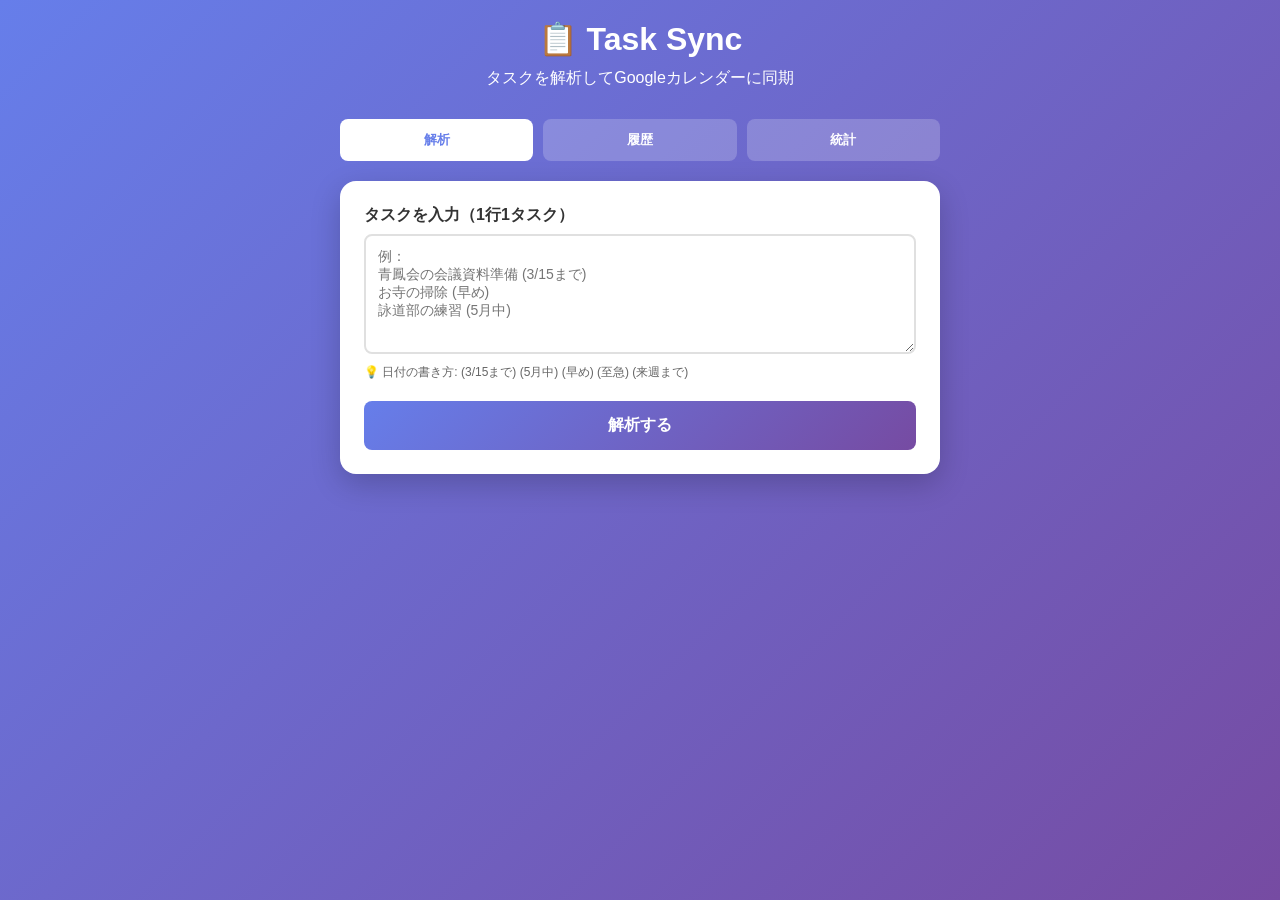
==== frontend/index.html @ 7162ffb5 "feat(frontend): 行ごとの結果と注意（warnings）を表示する - 解析できなかった行（ok=false）は赤い枠と理由の文言で表示し、他の行はそのまま表示 - 存在しない日付などの" ====
<!DOCTYPE html>
<html lang="ja">
<head>
    <meta charset="UTF-8">
    <meta name="viewport" content="width=device-width, initial-scale=1.0">
    <meta name="theme-color" content="#2D5F2D">
    <meta name="description" content="タスクを解析してGoogleカレンダーに同期するPWA">
    <title>Task Sync - タスク同期アプリ</title>
    
    <!-- PWA設定 -->
    <link rel="manifest" href="/manifest.json">
    <link rel="apple-touch-icon" href="/icon-192.png">
    
    <style>
        * {
            margin: 0;
            padding: 0;
            box-sizing: border-box;
        }
        
        body {
            font-family: -apple-system, BlinkMacSystemFont, 'Segoe UI', 'Yu Gothic UI', 'Meiryo', sans-serif;
            background: linear-gradient(135deg, #667eea 0%, #764ba2 100%);
            min-height: 100vh;
            padding: 20px;
        }
        
        .container {
            max-width: 600px;
            margin: 0 auto;
        }
        
        .header {
            text-align: center;
            color: white;
            margin-bottom: 30px;
        }
        
        .header h1 {
            font-size: 2em;
            margin-bottom: 10px;
        }
        
        .install-prompt {
            background: rgba(255, 255, 255, 0.2);
            color: white;
            padding: 12px;
            border-radius: 8px;
            margin-bottom: 20px;
            display: none;
            align-items: center;
            justify-content: space-between;
        }
        
        .install-prompt.show {
            display: flex;
        }
        
        .install-prompt button {
            background: white;
            color: #667eea;
            border: none;
            padding: 8px 16px;
            border-radius: 6px;
            font-weight: 600;
            cursor: pointer;
        }
        
        .tabs {
            display: flex;
            gap: 10px;
            margin-bottom: 20px;
        }
        
        .tab {
            flex: 1;
            padding: 12px;
            background: rgba(255, 255, 255, 0.2);
            color: white;
            border: none;
            border-radius: 8px;
            cursor: pointer;
            font-weight: 600;
            transition: all 0.3s;
        }
        
        .tab.active {
            background: white;
            color: #667eea;
        }
        
        .tab-content {
            display: none;
        }
        
        .tab-content.active {
            display: block;
        }
        
        .card {
            background: white;
            border-radius: 16px;
            padding: 24px;
            margin-bottom: 20px;
            box-shadow: 0 10px 30px rgba(0, 0, 0, 0.2);
        }
        
        .input-group {
            margin-bottom: 20px;
        }
        
        .input-group label {
            display: block;
            font-weight: 600;
            margin-bottom: 8px;
            color: #333;
        }
        
        textarea {
            width: 100%;
            padding: 12px;
            border: 2px solid #e0e0e0;
            border-radius: 8px;
            font-size: 14px;
            font-family: inherit;
            resize: vertical;
            min-height: 120px;
            transition: border-color 0.3s;
        }
        
        textarea:focus {
            outline: none;
            border-color: #667eea;
        }
        
        .btn {
            width: 100%;
            padding: 14px;
            border: none;
            border-radius: 8px;
            font-size: 16px;
            font-weight: 600;
            cursor: pointer;
            transition: all 0.3s;
        }
        
        .btn-primary {
            background: linear-gradient(135deg, #667eea 0%, #764ba2 100%);
            color: white;
        }
        
        .btn-primary:hover {
            transform: translateY(-2px);
            box-shadow: 0 6px 20px rgba(102, 126, 234, 0.4);
        }
        
        .btn-primary:disabled {
            opacity: 0.6;
            cursor: not-allowed;
            transform: none;
        }
        
        .btn-success {
            background: #4caf50;
            color: white;
        }
        
        .btn-success:hover {
            background: #45a049;
        }
        
        .results {
            display: none;
        }
        
        .results.show {
            display: block;
        }
        
        .task-item {
            background: #f8f9fa;
            padding: 16px;
            border-radius: 8px;
            margin-bottom: 12px;
            border-left: 4px solid #667eea;
        }
        
        .task-title {
            font-weight: 600;
            color: #333;
            margin-bottom: 8px;
        }
        
        .task-meta {
            display: flex;
            gap: 12px;
            flex-wrap: wrap;
            font-size: 13px;
        }
        
        .badge {
            padding: 4px 10px;
            border-radius: 12px;
            font-size: 12px;
            font-weight: 500;
        }
        
        .badge-temple { background: #e3f2fd; color: #1976d2; }
        .badge-seihoukai { background: #fff3e0; color: #f57c00; }
        .badge-eidoubu { background: #f3e5f5; color: #7b1fa2; }
        .badge-personal { background: #e8f5e9; color: #388e3c; }
        
        .deadline {
            color: #666;
        }
        
        /* 解析できなかった行と、注意（存在しない日付など） */
        .task-item.task-failed {
            border-left-color: #c62828;
        }
        
        .task-note {
            margin-top: 8px;
            font-size: 13px;
            color: #b26a00;
        }
        
        .task-failed .task-note {
            color: #c62828;
        }
        
        .loading {
            display: none;
            text-align: center;
            color: #667eea;
            margin: 20px 0;
        }
        
        .loading.show {
            display: block;
        }
        
        .error {
            background: #ffebee;
            color: #c62828;
            padding: 12px;
            border-radius: 8px;
            margin: 16px 0;
            display: none;
        }
        
        .error.show {
            display: block;
        }
        
        .success {
            background: #e8f5e9;
            color: #2e7d32;
            padding: 12px;
            border-radius: 8px;
            margin: 16px 0;
            display: none;
        }
        
        .success.show {
            display: block;
        }
        
        .example {
            font-size: 12px;
            color: #666;
            margin-top: 6px;
        }
        
        .sync-btn {
            margin-top: 16px;
        }
        
        .stats {
            display: grid;
            grid-template-columns: repeat(2, 1fr);
            gap: 16px;
            margin-bottom: 20px;
        }
        
        .stat-card {
            background: #f8f9fa;
            padding: 16px;
            border-radius: 8px;
            text-align: center;
        }
        
        .stat-number {
            font-size: 2em;
            font-weight: 700;
            color: #667eea;
        }
        
        .stat-label {
            font-size: 12px;
            color: #666;
            margin-top: 4px;
        }
        
        .history-item {
            background: #f8f9fa;
            padding: 12px;
            border-radius: 8px;
            margin-bottom: 8px;
            font-size: 14px;
        }
        
        .history-date {
            font-size: 11px;
            color: #999;
            margin-top: 4px;
        }
    </style>
</head>
<body>
    <div class="container">
        <div class="header">
            <h1>📋 Task Sync</h1>
            <p>タスクを解析してGoogleカレンダーに同期</p>
        </div>
        
        <!-- PWAインストールプロンプト -->
        <div class="install-prompt" id="installPrompt">
            <span>📱 ホーム画面に追加してアプリとして使えます</span>
            <button id="installBtn">追加</button>
        </div>
        
        <!-- タブ -->
        <div class="tabs">
            <button class="tab active" data-tab="parse">解析</button>
            <button class="tab" data-tab="history">履歴</button>
            <button class="tab" data-tab="stats">統計</button>
        </div>
        
        <!-- タブ1: 解析 -->
        <div class="tab-content active" id="tab-parse">
            <div class="card">
                <div class="input-group">
                    <label for="taskInput">タスクを入力（1行1タスク）</label>
                    <textarea id="taskInput" placeholder="例：&#10;青鳳会の会議資料準備 (3/15まで)&#10;お寺の掃除 (早め)&#10;詠道部の練習 (5月中)"></textarea>
                    <div class="example">
                        💡 日付の書き方: (3/15まで) (5月中) (早め) (至急) (来週まで)
                    </div>
                </div>
                
                <button class="btn btn-primary" id="parseBtn">解析する</button>
                
                <div class="loading" id="loading">
                    <p>⏳ 解析中...</p>
                </div>
                
                <div class="error" id="error"></div>
                <div class="success" id="success"></div>
            </div>
            
            <div class="card results" id="results">
                <h3 style="margin-bottom: 16px;">📊 解析結果</h3>
                <div id="taskList"></div>
                <button class="btn btn-success sync-btn" id="syncBtn">📅 Googleカレンダーに同期</button>
            </div>
        </div>
        
        <!-- タブ2: 履歴 -->
        <div class="tab-content" id="tab-history">
            <div class="card">
                <h3 style="margin-bottom: 16px;">📜 タスク履歴</h3>
                <div id="historyList">
                    <p style="color: #999; text-align: center;">読み込み中...</p>
                </div>
            </div>
        </div>
        
        <!-- タブ3: 統計 -->
        <div class="tab-content" id="tab-stats">
            <div class="card">
                <h3 style="margin-bottom: 16px;">📈 統計情報</h3>
                <div class="stats" id="statsGrid">
                    <div class="stat-card">
                        <div class="stat-number" id="statTotal">-</div>
                        <div class="stat-label">総タスク数</div>
                    </div>
                    <div class="stat-card">
                        <div class="stat-number" id="statMonth">-</div>
                        <div class="stat-label">今月</div>
                    </div>
                    <div class="stat-card">
                        <div class="stat-number" id="statSynced">-</div>
                        <div class="stat-label">同期済み</div>
                    </div>
                    <div class="stat-card">
                        <div class="stat-number" id="statPending">-</div>
                        <div class="stat-label">未同期</div>
                    </div>
                </div>
                <div id="categoryStats"></div>
            </div>
        </div>
    </div>
    
    <script>
        const API_BASE = '';
        let parsedTasks = [];
        let deferredPrompt;
        
        // 要素取得
        const taskInput = document.getElementById('taskInput');
        const parseBtn = document.getElementById('parseBtn');
        const syncBtn = document.getElementById('syncBtn');
        const loading = document.getElementById('loading');
        const error = document.getElementById('error');
        const success = document.getElementById('success');
        const results = document.getElementById('results');
        const taskList = document.getElementById('taskList');
        const installPrompt = document.getElementById('installPrompt');
        const installBtn = document.getElementById('installBtn');
        
        // タブ切り替え
        document.querySelectorAll('.tab').forEach(tab => {
            tab.addEventListener('click', () => {
                // タブのアクティブ化
                document.querySelectorAll('.tab').forEach(t => t.classList.remove('active'));
                tab.classList.add('active');
                
                // コンテンツの切り替え
                const tabName = tab.dataset.tab;
                document.querySelectorAll('.tab-content').forEach(c => c.classList.remove('active'));
                document.getElementById(`tab-${tabName}`).classList.add('active');
                
                // 履歴・統計タブを開いたらデータ読み込み
                if (tabName === 'history') loadHistory();
                if (tabName === 'stats') loadStats();
            });
        });
        
        // PWAインストールプロンプト
        window.addEventListener('beforeinstallprompt', (e) => {
            e.preventDefault();
            deferredPrompt = e;
            installPrompt.classList.add('show');
        });
        
        installBtn.addEventListener('click', async () => {
            if (!deferredPrompt) return;
            deferredPrompt.prompt();
            const { outcome } = await deferredPrompt.userChoice;
            deferredPrompt = null;
            installPrompt.classList.remove('show');
        });
        
        // 解析ボタン
        parseBtn.addEventListener('click', async () => {
            const text = taskInput.value.trim();
            
            if (!text) {
                showError('タスクを入力してください');
                return;
            }
            
            const tasks = text.split('\n').filter(t => t.trim());
            
            if (tasks.length === 0) {
                showError('有効なタスクがありません');
                return;
            }
            
            loading.classList.add('show');
            parseBtn.disabled = true;
            error.classList.remove('show');
            success.classList.remove('show');
            results.classList.remove('show');
            
            try {
                const response = await fetch(`${API_BASE}/api/parse-batch`, {
                    method: 'POST',
                    headers: { 'Content-Type': 'application/json' },
                    body: JSON.stringify({ tasks })
                });
                
                if (response.status === 422) {
                    throw new Error('入力が長すぎるか、行が多すぎます（1行500文字・200行まで）');
                }
                if (!response.ok) throw new Error('解析に失敗しました');
                
                parsedTasks = await response.json();
                displayResults(parsedTasks);
                const failedCount = parsedTasks.filter(t => t.ok === false).length;
                const okCount = parsedTasks.length - failedCount;
                showSuccess(failedCount
                    ? `${okCount}件のタスクを解析しました（${failedCount}件は解析できませんでした）`
                    : `${okCount}件のタスクを解析しました`);
                
            } catch (err) {
                showError('エラーが発生しました: ' + err.message);
            } finally {
                loading.classList.remove('show');
                parseBtn.disabled = false;
            }
        });
        
        // 結果表示
        function displayResults(tasks) {
            taskList.innerHTML = '';
            
            tasks.forEach(task => {
                const item = document.createElement('div');
                item.className = 'task-item';
                const failed = task.ok === false;
                if (failed) item.classList.add('task-failed');
                
                const categoryClass = {
                    '寺院関係': 'temple',
                    '青鳳会': 'seihoukai',
                    '詠道部': 'eidoubu',
                    '個人': 'personal'
                }[task.category] || 'personal';
                
                const deadlineText = task.deadline 
                    ? new Date(task.deadline).toLocaleDateString('ja-JP', {
                        timeZone: 'Asia/Tokyo',  // 期限は日本時間の日付
                        year: 'numeric',
                        month: 'long',
                        day: 'numeric'
                    })
                    : '期限なし';
                
                // 入力された文字は textContent で入れる（HTML として解釈させない）
                const title = document.createElement('div');
                title.className = 'task-title';
                title.textContent = task.title;
                item.appendChild(title);
                
                if (!failed) {
                    const meta = document.createElement('div');
                    meta.className = 'task-meta';
                    const badge = document.createElement('span');
                    badge.className = `badge badge-${categoryClass}`;
                    badge.textContent = task.category;
                    const deadline = document.createElement('span');
                    deadline.className = 'deadline';
                    deadline.textContent = `📅 ${deadlineText}`;
                    meta.append(badge, deadline);
                    item.appendChild(meta);
                }
                
                const notes = failed ? [task.error || '解析できませんでした'] : (task.warnings || []);
                notes.forEach(text => {
                    const note = document.createElement('div');
                    note.className = 'task-note';
                    note.textContent = `⚠ ${text}`;
                    item.appendChild(note);
                });
                
                taskList.appendChild(item);
            });
            
            results.classList.add('show');
        }
        
        // 同期ボタン
        syncBtn.addEventListener('click', () => {
            alert('Google Calendar API連携は次のステップで実装します！\n\nGOOGLE_CALENDAR_SETUP.mdを参照してください。');
        });
        
        // 履歴読み込み
        async function loadHistory() {
            const historyList = document.getElementById('historyList');
            historyList.innerHTML = '<p style="color: #999; text-align: center;">データベース機能は実装中...</p>';
            
            // TODO: データベースAPIエンドポイント実装後に有効化
            /*
            try {
                const response = await fetch(`${API_BASE}/api/history`);
                const data = await response.json();
                // 履歴を表示
            } catch (err) {
                historyList.innerHTML = '<p style="color: #999;">履歴を読み込めませんでした</p>';
            }
            */
        }
        
        // 統計読み込み
        async function loadStats() {
            document.getElementById('statTotal').textContent = '-';
            document.getElementById('statMonth').textContent = '-';
            document.getElementById('statSynced').textContent = '-';
            document.getElementById('statPending').textContent = '-';
            
            // TODO: データベースAPIエンドポイント実装後に有効化
        }
        
        // エラー表示
        function showError(message) {
            error.textContent = message;
            error.classList.add('show');
            setTimeout(() => error.classList.remove('show'), 5000);
        }
        
        // 成功表示
        function showSuccess(message) {
            success.textContent = message;
            success.classList.add('show');
            setTimeout(() => success.classList.remove('show'), 3000);
        }
        
        // PWA: Service Worker登録
        if ('serviceWorker' in navigator) {
            navigator.serviceWorker.register('/sw.js')
                .then(reg => console.log('✅ Service Worker registered'))
                .catch(err => console.log('❌ Service Worker registration failed:', err));
        }
    </script>
</body>
</html>
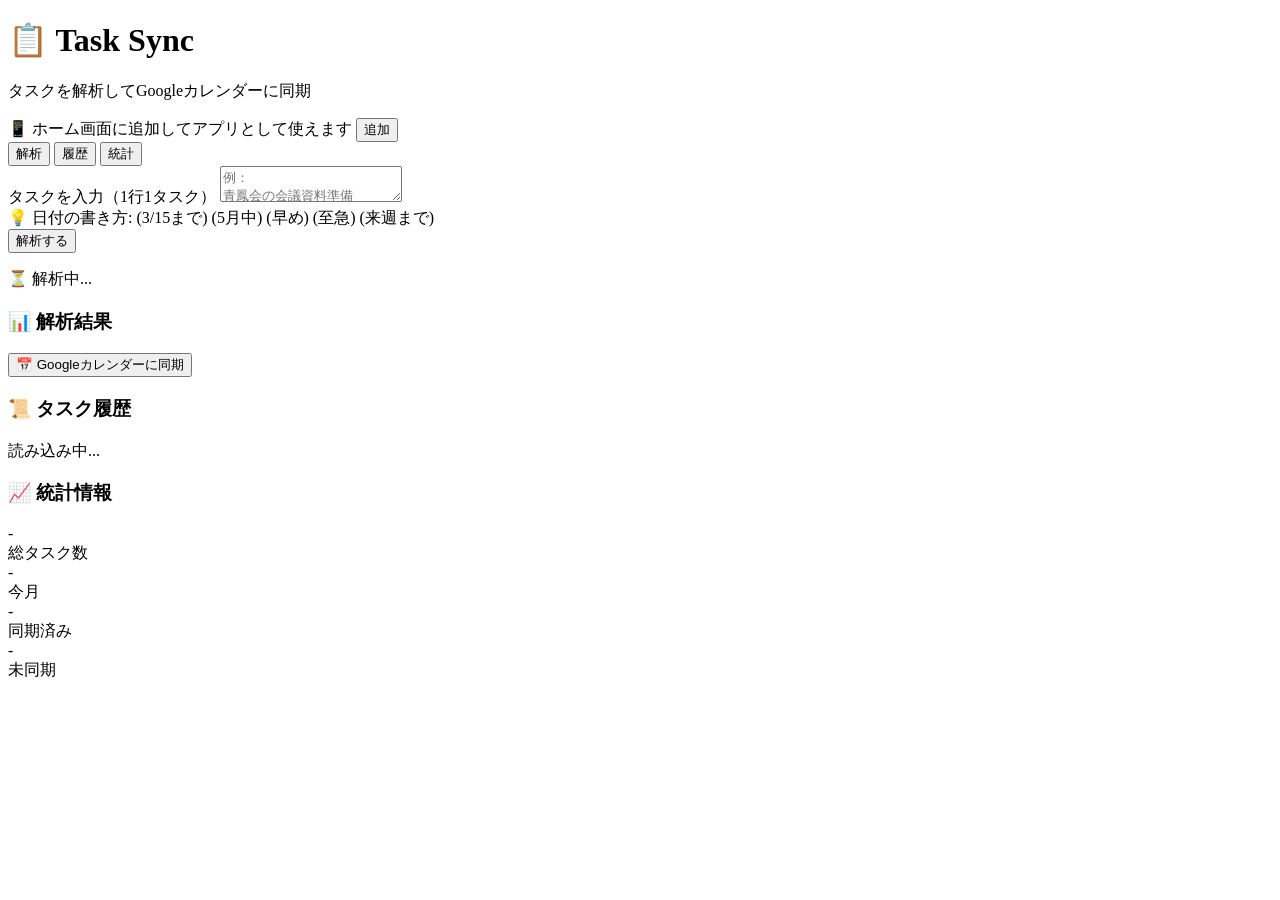
==== commit df63fcfd: "refactor(frontend): インラインの JS・CSS を app.js・app.css に分け、innerHTML をなくす（B28） - index.html の <style>・<s" ====
--- a/frontend/index.html
+++ b/frontend/index.html
@@ -11,311 +11,9 @@
     <link rel="manifest" href="/manifest.json">
     <link rel="apple-touch-icon" href="/icon-192.png">
     
-    <style>
-        * {
-            margin: 0;
-            padding: 0;
-            box-sizing: border-box;
-        }
-        
-        body {
-            font-family: -apple-system, BlinkMacSystemFont, 'Segoe UI', 'Yu Gothic UI', 'Meiryo', sans-serif;
-            background: linear-gradient(135deg, #667eea 0%, #764ba2 100%);
-            min-height: 100vh;
-            padding: 20px;
-        }
-        
-        .container {
-            max-width: 600px;
-            margin: 0 auto;
-        }
-        
-        .header {
-            text-align: center;
-            color: white;
-            margin-bottom: 30px;
-        }
-        
-        .header h1 {
-            font-size: 2em;
-            margin-bottom: 10px;
-        }
-        
-        .install-prompt {
-            background: rgba(255, 255, 255, 0.2);
-            color: white;
-            padding: 12px;
-            border-radius: 8px;
-            margin-bottom: 20px;
-            display: none;
-            align-items: center;
-            justify-content: space-between;
-        }
-        
-        .install-prompt.show {
-            display: flex;
-        }
-        
-        .install-prompt button {
-            background: white;
-            color: #667eea;
-            border: none;
-            padding: 8px 16px;
-            border-radius: 6px;
-            font-weight: 600;
-            cursor: pointer;
-        }
-        
-        .tabs {
-            display: flex;
-            gap: 10px;
-            margin-bottom: 20px;
-        }
-        
-        .tab {
-            flex: 1;
-            padding: 12px;
-            background: rgba(255, 255, 255, 0.2);
-            color: white;
-            border: none;
-            border-radius: 8px;
-            cursor: pointer;
-            font-weight: 600;
-            transition: all 0.3s;
-        }
-        
-        .tab.active {
-            background: white;
-            color: #667eea;
-        }
-        
-        .tab-content {
-            display: none;
-        }
-        
-        .tab-content.active {
-            display: block;
-        }
-        
-        .card {
-            background: white;
-            border-radius: 16px;
-            padding: 24px;
-            margin-bottom: 20px;
-            box-shadow: 0 10px 30px rgba(0, 0, 0, 0.2);
-        }
-        
-        .input-group {
-            margin-bottom: 20px;
-        }
-        
-        .input-group label {
-            display: block;
-            font-weight: 600;
-            margin-bottom: 8px;
-            color: #333;
-        }
-        
-        textarea {
-            width: 100%;
-            padding: 12px;
-            border: 2px solid #e0e0e0;
-            border-radius: 8px;
-            font-size: 14px;
-            font-family: inherit;
-            resize: vertical;
-            min-height: 120px;
-            transition: border-color 0.3s;
-        }
-        
-        textarea:focus {
-            outline: none;
-            border-color: #667eea;
-        }
-        
-        .btn {
-            width: 100%;
-            padding: 14px;
-            border: none;
-            border-radius: 8px;
-            font-size: 16px;
-            font-weight: 600;
-            cursor: pointer;
-            transition: all 0.3s;
-        }
-        
-        .btn-primary {
-            background: linear-gradient(135deg, #667eea 0%, #764ba2 100%);
-            color: white;
-        }
-        
-        .btn-primary:hover {
-            transform: translateY(-2px);
-            box-shadow: 0 6px 20px rgba(102, 126, 234, 0.4);
-        }
-        
-        .btn-primary:disabled {
-            opacity: 0.6;
-            cursor: not-allowed;
-            transform: none;
-        }
-        
-        .btn-success {
-            background: #4caf50;
-            color: white;
-        }
-        
-        .btn-success:hover {
-            background: #45a049;
-        }
-        
-        .results {
-            display: none;
-        }
-        
-        .results.show {
-            display: block;
-        }
-        
-        .task-item {
-            background: #f8f9fa;
-            padding: 16px;
-            border-radius: 8px;
-            margin-bottom: 12px;
-            border-left: 4px solid #667eea;
-        }
-        
-        .task-title {
-            font-weight: 600;
-            color: #333;
-            margin-bottom: 8px;
-        }
-        
-        .task-meta {
-            display: flex;
-            gap: 12px;
-            flex-wrap: wrap;
-            font-size: 13px;
-        }
-        
-        .badge {
-            padding: 4px 10px;
-            border-radius: 12px;
-            font-size: 12px;
-            font-weight: 500;
-        }
-        
-        .badge-temple { background: #e3f2fd; color: #1976d2; }
-        .badge-seihoukai { background: #fff3e0; color: #f57c00; }
-        .badge-eidoubu { background: #f3e5f5; color: #7b1fa2; }
-        .badge-personal { background: #e8f5e9; color: #388e3c; }
-        
-        .deadline {
-            color: #666;
-        }
-        
-        /* 解析できなかった行と、注意（存在しない日付など） */
-        .task-item.task-failed {
-            border-left-color: #c62828;
-        }
-        
-        .task-note {
-            margin-top: 8px;
-            font-size: 13px;
-            color: #b26a00;
-        }
-        
-        .task-failed .task-note {
-            color: #c62828;
-        }
-        
-        .loading {
-            display: none;
-            text-align: center;
-            color: #667eea;
-            margin: 20px 0;
-        }
-        
-        .loading.show {
-            display: block;
-        }
-        
-        .error {
-            background: #ffebee;
-            color: #c62828;
-            padding: 12px;
-            border-radius: 8px;
-            margin: 16px 0;
-            display: none;
-        }
-        
-        .error.show {
-            display: block;
-        }
-        
-        .success {
-            background: #e8f5e9;
-            color: #2e7d32;
-            padding: 12px;
-            border-radius: 8px;
-            margin: 16px 0;
-            display: none;
-        }
-        
-        .success.show {
-            display: block;
-        }
-        
-        .example {
-            font-size: 12px;
-            color: #666;
-            margin-top: 6px;
-        }
-        
-        .sync-btn {
-            margin-top: 16px;
-        }
-        
-        .stats {
-            display: grid;
-            grid-template-columns: repeat(2, 1fr);
-            gap: 16px;
-            margin-bottom: 20px;
-        }
-        
-        .stat-card {
-            background: #f8f9fa;
-            padding: 16px;
-            border-radius: 8px;
-            text-align: center;
-        }
-        
-        .stat-number {
-            font-size: 2em;
-            font-weight: 700;
-            color: #667eea;
-        }
-        
-        .stat-label {
-            font-size: 12px;
-            color: #666;
-            margin-top: 4px;
-        }
-        
-        .history-item {
-            background: #f8f9fa;
-            padding: 12px;
-            border-radius: 8px;
-            margin-bottom: 8px;
-            font-size: 14px;
-        }
-        
-        .history-date {
-            font-size: 11px;
-            color: #999;
-            margin-top: 4px;
-        }
-    </style>
+    <!-- 見た目と動きは別ファイル（Content-Security-Policy でインラインの style・script を禁止しているため） -->
+    <link rel="stylesheet" href="/app.css">
+    <script src="/app.js" defer></script>
 </head>
 <body>
     <div class="container">
@@ -359,7 +57,7 @@
             </div>
             
             <div class="card results" id="results">
-                <h3 style="margin-bottom: 16px;">📊 解析結果</h3>
+                <h3 class="card-title">📊 解析結果</h3>
                 <div id="taskList"></div>
                 <button class="btn btn-success sync-btn" id="syncBtn">📅 Googleカレンダーに同期</button>
             </div>
@@ -368,9 +66,9 @@
         <!-- タブ2: 履歴 -->
         <div class="tab-content" id="tab-history">
             <div class="card">
-                <h3 style="margin-bottom: 16px;">📜 タスク履歴</h3>
+                <h3 class="card-title">📜 タスク履歴</h3>
                 <div id="historyList">
-                    <p style="color: #999; text-align: center;">読み込み中...</p>
+                    <p class="muted">読み込み中...</p>
                 </div>
             </div>
         </div>
@@ -378,7 +76,7 @@
         <!-- タブ3: 統計 -->
         <div class="tab-content" id="tab-stats">
             <div class="card">
-                <h3 style="margin-bottom: 16px;">📈 統計情報</h3>
+                <h3 class="card-title">📈 統計情報</h3>
                 <div class="stats" id="statsGrid">
                     <div class="stat-card">
                         <div class="stat-number" id="statTotal">-</div>
@@ -402,217 +100,5 @@
         </div>
     </div>
     
-    <script>
-        const API_BASE = '';
-        let parsedTasks = [];
-        let deferredPrompt;
-        
-        // 要素取得
-        const taskInput = document.getElementById('taskInput');
-        const parseBtn = document.getElementById('parseBtn');
-        const syncBtn = document.getElementById('syncBtn');
-        const loading = document.getElementById('loading');
-        const error = document.getElementById('error');
-        const success = document.getElementById('success');
-        const results = document.getElementById('results');
-        const taskList = document.getElementById('taskList');
-        const installPrompt = document.getElementById('installPrompt');
-        const installBtn = document.getElementById('installBtn');
-        
-        // タブ切り替え
-        document.querySelectorAll('.tab').forEach(tab => {
-            tab.addEventListener('click', () => {
-                // タブのアクティブ化
-                document.querySelectorAll('.tab').forEach(t => t.classList.remove('active'));
-                tab.classList.add('active');
-                
-                // コンテンツの切り替え
-                const tabName = tab.dataset.tab;
-                document.querySelectorAll('.tab-content').forEach(c => c.classList.remove('active'));
-                document.getElementById(`tab-${tabName}`).classList.add('active');
-                
-                // 履歴・統計タブを開いたらデータ読み込み
-                if (tabName === 'history') loadHistory();
-                if (tabName === 'stats') loadStats();
-            });
-        });
-        
-        // PWAインストールプロンプト
-        window.addEventListener('beforeinstallprompt', (e) => {
-            e.preventDefault();
-            deferredPrompt = e;
-            installPrompt.classList.add('show');
-        });
-        
-        installBtn.addEventListener('click', async () => {
-            if (!deferredPrompt) return;
-            deferredPrompt.prompt();
-            const { outcome } = await deferredPrompt.userChoice;
-            deferredPrompt = null;
-            installPrompt.classList.remove('show');
-        });
-        
-        // 解析ボタン
-        parseBtn.addEventListener('click', async () => {
-            const text = taskInput.value.trim();
-            
-            if (!text) {
-                showError('タスクを入力してください');
-                return;
-            }
-            
-            const tasks = text.split('\n').filter(t => t.trim());
-            
-            if (tasks.length === 0) {
-                showError('有効なタスクがありません');
-                return;
-            }
-            
-            loading.classList.add('show');
-            parseBtn.disabled = true;
-            error.classList.remove('show');
-            success.classList.remove('show');
-            results.classList.remove('show');
-            
-            try {
-                const response = await fetch(`${API_BASE}/api/parse-batch`, {
-                    method: 'POST',
-                    headers: { 'Content-Type': 'application/json' },
-                    body: JSON.stringify({ tasks })
-                });
-                
-                if (response.status === 422) {
-                    throw new Error('入力が長すぎるか、行が多すぎます（1行500文字・200行まで）');
-                }
-                if (!response.ok) throw new Error('解析に失敗しました');
-                
-                parsedTasks = await response.json();
-                displayResults(parsedTasks);
-                const failedCount = parsedTasks.filter(t => t.ok === false).length;
-                const okCount = parsedTasks.length - failedCount;
-                showSuccess(failedCount
-                    ? `${okCount}件のタスクを解析しました（${failedCount}件は解析できませんでした）`
-                    : `${okCount}件のタスクを解析しました`);
-                
-            } catch (err) {
-                showError('エラーが発生しました: ' + err.message);
-            } finally {
-                loading.classList.remove('show');
-                parseBtn.disabled = false;
-            }
-        });
-        
-        // 結果表示
-        function displayResults(tasks) {
-            taskList.innerHTML = '';
-            
-            tasks.forEach(task => {
-                const item = document.createElement('div');
-                item.className = 'task-item';
-                const failed = task.ok === false;
-                if (failed) item.classList.add('task-failed');
-                
-                const categoryClass = {
-                    '寺院関係': 'temple',
-                    '青鳳会': 'seihoukai',
-                    '詠道部': 'eidoubu',
-                    '個人': 'personal'
-                }[task.category] || 'personal';
-                
-                const deadlineText = task.deadline 
-                    ? new Date(task.deadline).toLocaleDateString('ja-JP', {
-                        timeZone: 'Asia/Tokyo',  // 期限は日本時間の日付
-                        year: 'numeric',
-                        month: 'long',
-                        day: 'numeric'
-                    })
-                    : '期限なし';
-                
-                // 入力された文字は textContent で入れる（HTML として解釈させない）
-                const title = document.createElement('div');
-                title.className = 'task-title';
-                title.textContent = task.title;
-                item.appendChild(title);
-                
-                if (!failed) {
-                    const meta = document.createElement('div');
-                    meta.className = 'task-meta';
-                    const badge = document.createElement('span');
-                    badge.className = `badge badge-${categoryClass}`;
-                    badge.textContent = task.category;
-                    const deadline = document.createElement('span');
-                    deadline.className = 'deadline';
-                    deadline.textContent = `📅 ${deadlineText}`;
-                    meta.append(badge, deadline);
-                    item.appendChild(meta);
-                }
-                
-                const notes = failed ? [task.error || '解析できませんでした'] : (task.warnings || []);
-                notes.forEach(text => {
-                    const note = document.createElement('div');
-                    note.className = 'task-note';
-                    note.textContent = `⚠ ${text}`;
-                    item.appendChild(note);
-                });
-                
-                taskList.appendChild(item);
-            });
-            
-            results.classList.add('show');
-        }
-        
-        // 同期ボタン
-        syncBtn.addEventListener('click', () => {
-            alert('Google Calendar API連携は次のステップで実装します！\n\nGOOGLE_CALENDAR_SETUP.mdを参照してください。');
-        });
-        
-        // 履歴読み込み
-        async function loadHistory() {
-            const historyList = document.getElementById('historyList');
-            historyList.innerHTML = '<p style="color: #999; text-align: center;">データベース機能は実装中...</p>';
-            
-            // TODO: データベースAPIエンドポイント実装後に有効化
-            /*
-            try {
-                const response = await fetch(`${API_BASE}/api/history`);
-                const data = await response.json();
-                // 履歴を表示
-            } catch (err) {
-                historyList.innerHTML = '<p style="color: #999;">履歴を読み込めませんでした</p>';
-            }
-            */
-        }
-        
-        // 統計読み込み
-        async function loadStats() {
-            document.getElementById('statTotal').textContent = '-';
-            document.getElementById('statMonth').textContent = '-';
-            document.getElementById('statSynced').textContent = '-';
-            document.getElementById('statPending').textContent = '-';
-            
-            // TODO: データベースAPIエンドポイント実装後に有効化
-        }
-        
-        // エラー表示
-        function showError(message) {
-            error.textContent = message;
-            error.classList.add('show');
-            setTimeout(() => error.classList.remove('show'), 5000);
-        }
-        
-        // 成功表示
-        function showSuccess(message) {
-            success.textContent = message;
-            success.classList.add('show');
-            setTimeout(() => success.classList.remove('show'), 3000);
-        }
-        
-        // PWA: Service Worker登録
-        if ('serviceWorker' in navigator) {
-            navigator.serviceWorker.register('/sw.js')
-                .then(reg => console.log('✅ Service Worker registered'))
-                .catch(err => console.log('❌ Service Worker registration failed:', err));
-        }
-    </script>
 </body>
 </html>
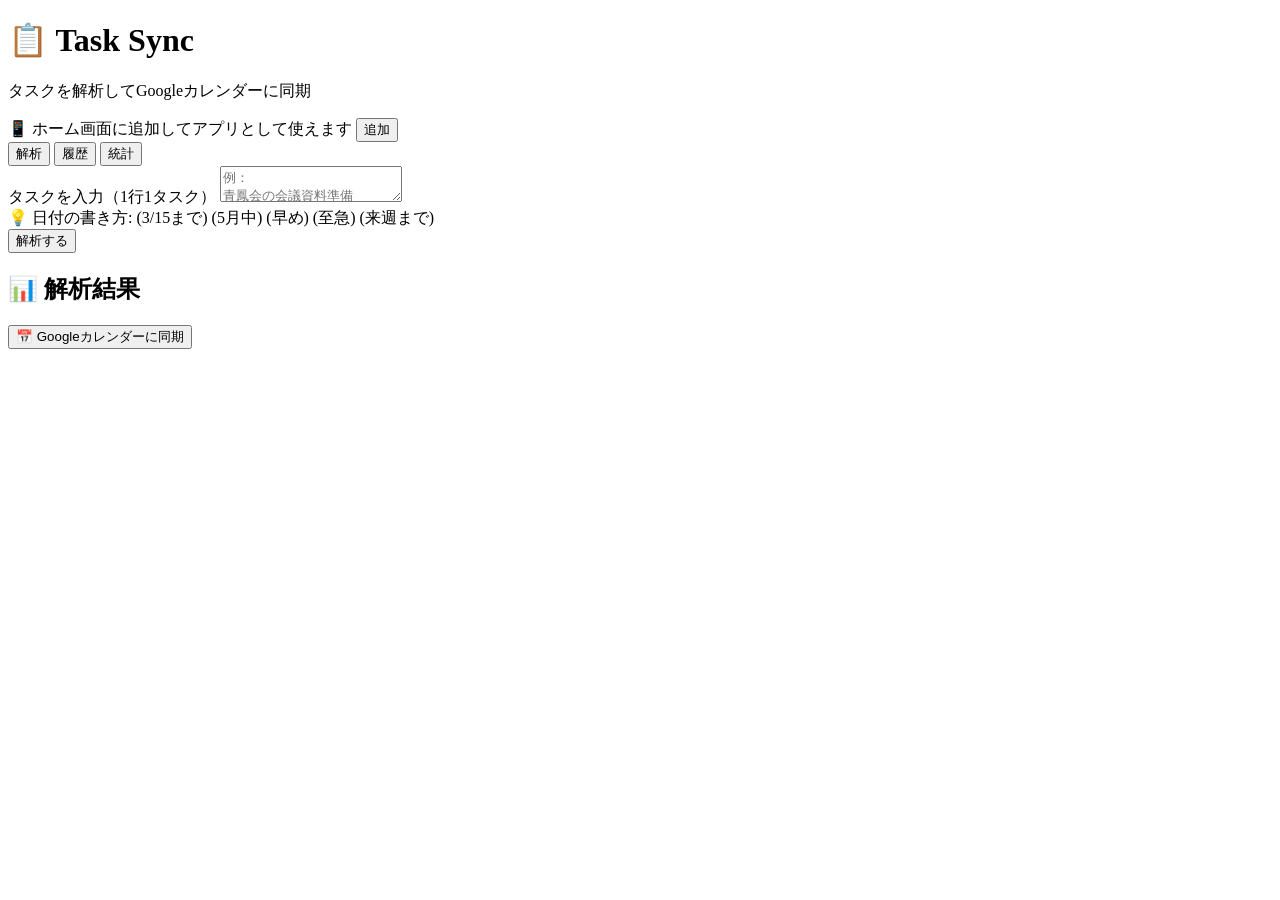
==== commit 27f75389: "feat(frontend): タブの ARIA と矢印キー・知らせの aria-live・文字色の対比 4.5:1 以上（B28） - タブ: role=tablist/tab/tabpanel・a" ====
--- a/frontend/index.html
+++ b/frontend/index.html
@@ -3,7 +3,7 @@
 <head>
     <meta charset="UTF-8">
     <meta name="viewport" content="width=device-width, initial-scale=1.0">
-    <meta name="theme-color" content="#2D5F2D">
+    <meta name="theme-color" content="#4f5bd5">
     <meta name="description" content="タスクを解析してGoogleカレンダーに同期するPWA">
     <title>Task Sync - タスク同期アプリ</title>
     
@@ -17,88 +17,87 @@
 </head>
 <body>
     <div class="container">
-        <div class="header">
-            <h1>📋 Task Sync</h1>
+        <header class="header">
+            <h1><span aria-hidden="true">📋</span> Task Sync</h1>
             <p>タスクを解析してGoogleカレンダーに同期</p>
-        </div>
+        </header>
         
         <!-- PWAインストールプロンプト -->
         <div class="install-prompt" id="installPrompt">
-            <span>📱 ホーム画面に追加してアプリとして使えます</span>
-            <button id="installBtn">追加</button>
+            <span><span aria-hidden="true">📱</span> ホーム画面に追加してアプリとして使えます</span>
+            <button type="button" id="installBtn">追加</button>
         </div>
         
-        <!-- タブ -->
-        <div class="tabs">
-            <button class="tab active" data-tab="parse">解析</button>
-            <button class="tab" data-tab="history">履歴</button>
-            <button class="tab" data-tab="stats">統計</button>
+        <!-- タブ（矢印キー・Home・End で移れる。WAI-ARIA のタブの型） -->
+        <div class="tabs" role="tablist" aria-label="表示の切り替え">
+            <button type="button" class="tab" role="tab" id="tabbtn-parse" aria-controls="tab-parse" aria-selected="true" tabindex="0" data-tab="parse">解析</button>
+            <button type="button" class="tab" role="tab" id="tabbtn-history" aria-controls="tab-history" aria-selected="false" tabindex="-1" data-tab="history">履歴</button>
+            <button type="button" class="tab" role="tab" id="tabbtn-stats" aria-controls="tab-stats" aria-selected="false" tabindex="-1" data-tab="stats">統計</button>
         </div>
         
-        <!-- タブ1: 解析 -->
-        <div class="tab-content active" id="tab-parse">
-            <div class="card">
-                <div class="input-group">
-                    <label for="taskInput">タスクを入力（1行1タスク）</label>
-                    <textarea id="taskInput" placeholder="例：&#10;青鳳会の会議資料準備 (3/15まで)&#10;お寺の掃除 (早め)&#10;詠道部の練習 (5月中)"></textarea>
-                    <div class="example">
-                        💡 日付の書き方: (3/15まで) (5月中) (早め) (至急) (来週まで)
+        <main>
+            <!-- タブ1: 解析 -->
+            <section class="tab-content" id="tab-parse" role="tabpanel" aria-labelledby="tabbtn-parse">
+                <div class="card">
+                    <div class="input-group">
+                        <label for="taskInput">タスクを入力（1行1タスク）</label>
+                        <textarea id="taskInput" aria-describedby="taskExample" placeholder="例：&#10;青鳳会の会議資料準備 (3/15まで)&#10;お寺の掃除 (早め)&#10;詠道部の練習 (5月中)"></textarea>
+                        <div class="example" id="taskExample">
+                            <span aria-hidden="true">💡</span> 日付の書き方: (3/15まで) (5月中) (早め) (至急) (来週まで)
+                        </div>
+                    </div>
+                    
+                    <button type="button" class="btn btn-primary" id="parseBtn">解析する</button>
+                    
+                    <!-- 読み上げ用の知らせ（中身は app.js が入れる。自動では消さない） -->
+                    <p class="notice loading" id="loading" role="status" aria-live="polite"></p>
+                    <div class="notice error" id="error" role="alert" aria-live="assertive" aria-atomic="true"></div>
+                    <div class="notice success" id="success" role="status" aria-live="polite"></div>
+                </div>
+                
+                <div class="card results" id="results">
+                    <h2 class="card-title"><span aria-hidden="true">📊</span> 解析結果</h2>
+                    <ul class="task-list" id="taskList"></ul>
+                    <button type="button" class="btn btn-success sync-btn" id="syncBtn"><span aria-hidden="true">📅</span> Googleカレンダーに同期</button>
+                </div>
+            </section>
+            
+            <!-- タブ2: 履歴 -->
+            <section class="tab-content" id="tab-history" role="tabpanel" aria-labelledby="tabbtn-history" tabindex="0" hidden>
+                <div class="card">
+                    <h2 class="card-title"><span aria-hidden="true">📜</span> タスク履歴</h2>
+                    <div id="historyList">
+                        <p class="muted">読み込み中...</p>
                     </div>
                 </div>
-                
-                <button class="btn btn-primary" id="parseBtn">解析する</button>
-                
-                <div class="loading" id="loading">
-                    <p>⏳ 解析中...</p>
+            </section>
+            
+            <!-- タブ3: 統計 -->
+            <section class="tab-content" id="tab-stats" role="tabpanel" aria-labelledby="tabbtn-stats" tabindex="0" hidden>
+                <div class="card">
+                    <h2 class="card-title"><span aria-hidden="true">📈</span> 統計情報</h2>
+                    <div class="stats" id="statsGrid">
+                        <div class="stat-card">
+                            <div class="stat-number" id="statTotal">-</div>
+                            <div class="stat-label">総タスク数</div>
+                        </div>
+                        <div class="stat-card">
+                            <div class="stat-number" id="statMonth">-</div>
+                            <div class="stat-label">今月</div>
+                        </div>
+                        <div class="stat-card">
+                            <div class="stat-number" id="statSynced">-</div>
+                            <div class="stat-label">同期済み</div>
+                        </div>
+                        <div class="stat-card">
+                            <div class="stat-number" id="statPending">-</div>
+                            <div class="stat-label">未同期</div>
+                        </div>
+                    </div>
+                    <div id="categoryStats"></div>
                 </div>
-                
-                <div class="error" id="error"></div>
-                <div class="success" id="success"></div>
-            </div>
-            
-            <div class="card results" id="results">
-                <h3 class="card-title">📊 解析結果</h3>
-                <div id="taskList"></div>
-                <button class="btn btn-success sync-btn" id="syncBtn">📅 Googleカレンダーに同期</button>
-            </div>
-        </div>
-        
-        <!-- タブ2: 履歴 -->
-        <div class="tab-content" id="tab-history">
-            <div class="card">
-                <h3 class="card-title">📜 タスク履歴</h3>
-                <div id="historyList">
-                    <p class="muted">読み込み中...</p>
-                </div>
-            </div>
-        </div>
-        
-        <!-- タブ3: 統計 -->
-        <div class="tab-content" id="tab-stats">
-            <div class="card">
-                <h3 class="card-title">📈 統計情報</h3>
-                <div class="stats" id="statsGrid">
-                    <div class="stat-card">
-                        <div class="stat-number" id="statTotal">-</div>
-                        <div class="stat-label">総タスク数</div>
-                    </div>
-                    <div class="stat-card">
-                        <div class="stat-number" id="statMonth">-</div>
-                        <div class="stat-label">今月</div>
-                    </div>
-                    <div class="stat-card">
-                        <div class="stat-number" id="statSynced">-</div>
-                        <div class="stat-label">同期済み</div>
-                    </div>
-                    <div class="stat-card">
-                        <div class="stat-number" id="statPending">-</div>
-                        <div class="stat-label">未同期</div>
-                    </div>
-                </div>
-                <div id="categoryStats"></div>
-            </div>
-        </div>
+            </section>
+        </main>
     </div>
-    
 </body>
 </html>
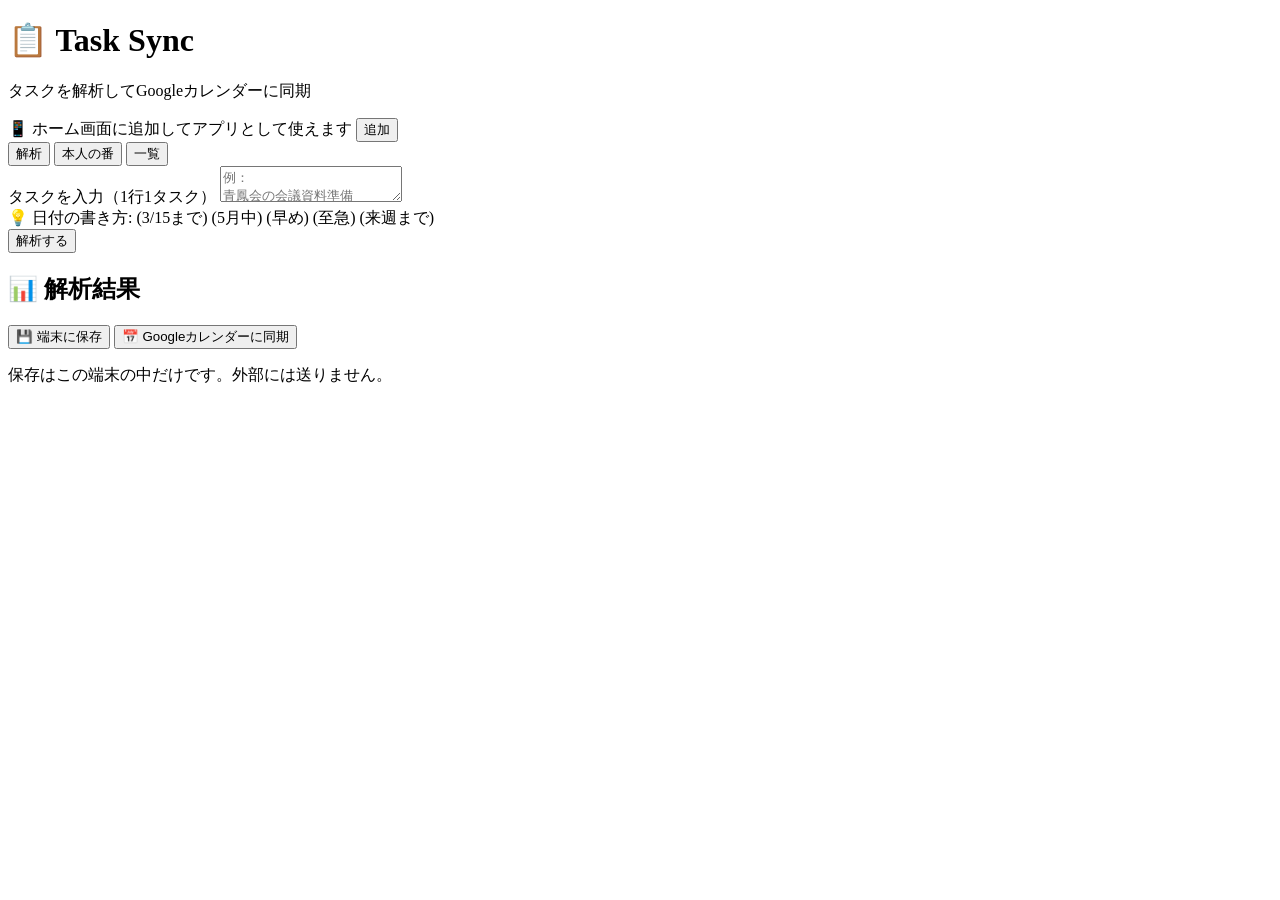
==== commit 1c58a62f: "feat(pwa): 端末内（IndexedDB）保存と「本人の番」の画面・JSON の書き出しと読み込み・台帳の形のコピーを足す（B29） - frontend/store.js: IndexedD" ====
--- a/frontend/index.html
+++ b/frontend/index.html
@@ -13,6 +13,8 @@
     
     <!-- 見た目と動きは別ファイル（Content-Security-Policy でインラインの style・script を禁止しているため） -->
     <link rel="stylesheet" href="/app.css">
+    <script src="/task_core.js" defer></script>
+    <script src="/store.js" defer></script>
     <script src="/app.js" defer></script>
 </head>
 <body>
@@ -21,6 +23,9 @@
             <h1><span aria-hidden="true">📋</span> Task Sync</h1>
             <p>タスクを解析してGoogleカレンダーに同期</p>
         </header>
+        
+        <!-- 新しい版の案内（Service Worker が新しい画面を用意できたら app.js が中身を入れる） -->
+        <div class="update-banner" id="updateBanner" role="status" aria-live="polite"></div>
         
         <!-- PWAインストールプロンプト -->
         <div class="install-prompt" id="installPrompt">
@@ -31,8 +36,8 @@
         <!-- タブ（矢印キー・Home・End で移れる。WAI-ARIA のタブの型） -->
         <div class="tabs" role="tablist" aria-label="表示の切り替え">
             <button type="button" class="tab" role="tab" id="tabbtn-parse" aria-controls="tab-parse" aria-selected="true" tabindex="0" data-tab="parse">解析</button>
-            <button type="button" class="tab" role="tab" id="tabbtn-history" aria-controls="tab-history" aria-selected="false" tabindex="-1" data-tab="history">履歴</button>
-            <button type="button" class="tab" role="tab" id="tabbtn-stats" aria-controls="tab-stats" aria-selected="false" tabindex="-1" data-tab="stats">統計</button>
+            <button type="button" class="tab" role="tab" id="tabbtn-mine" aria-controls="tab-mine" aria-selected="false" tabindex="-1" data-tab="mine">本人の番</button>
+            <button type="button" class="tab" role="tab" id="tabbtn-tasks" aria-controls="tab-tasks" aria-selected="false" tabindex="-1" data-tab="tasks">一覧</button>
         </div>
         
         <main>
@@ -58,43 +63,69 @@
                 <div class="card results" id="results">
                     <h2 class="card-title"><span aria-hidden="true">📊</span> 解析結果</h2>
                     <ul class="task-list" id="taskList"></ul>
-                    <button type="button" class="btn btn-success sync-btn" id="syncBtn"><span aria-hidden="true">📅</span> Googleカレンダーに同期</button>
+                    <div class="actions">
+                        <button type="button" class="btn btn-secondary" id="saveBtn"><span aria-hidden="true">💾</span> 端末に保存</button>
+                        <button type="button" class="btn btn-success sync-btn" id="syncBtn"><span aria-hidden="true">📅</span> Googleカレンダーに同期</button>
+                    </div>
+                    <p class="hint">保存はこの端末の中だけです。外部には送りません。</p>
                 </div>
             </section>
             
-            <!-- タブ2: 履歴 -->
-            <section class="tab-content" id="tab-history" role="tabpanel" aria-labelledby="tabbtn-history" tabindex="0" hidden>
+            <!-- タブ2: 本人の番（携帯で見る一覧。本人の番のタスクだけ） -->
+            <section class="tab-content" id="tab-mine" role="tabpanel" aria-labelledby="tabbtn-mine" tabindex="0" hidden>
                 <div class="card">
-                    <h2 class="card-title"><span aria-hidden="true">📜</span> タスク履歴</h2>
-                    <div id="historyList">
-                        <p class="muted">読み込み中...</p>
+                    <h2 class="card-title" id="mineHeading" tabindex="-1"><span aria-hidden="true">🙋</span> 本人の番</h2>
+                    <p class="list-summary" id="mineSummary"></p>
+                    <p class="notice" id="mineNotice" role="status" aria-live="polite"></p>
+                    <ul class="task-list" id="mineList"></ul>
+                </div>
+                <div class="card">
+                    <h2 class="card-title"><span aria-hidden="true">📥</span> Notion の台帳（CSV）を見る</h2>
+                    <div class="field">
+                        <label for="notionCsvInput">Notion から書き出した CSV を選ぶ</label>
+                        <input type="file" id="notionCsvInput" accept=".csv,text/csv" aria-describedby="notionHint">
                     </div>
+                    <p class="hint" id="notionHint">状態が「本人の番」の行だけを表示します。表示するだけで、保存はしません。</p>
+                    <p class="notice" id="notionNotice" role="status" aria-live="polite"></p>
+                    <ul class="task-list" id="notionList"></ul>
                 </div>
             </section>
-            
-            <!-- タブ3: 統計 -->
-            <section class="tab-content" id="tab-stats" role="tabpanel" aria-labelledby="tabbtn-stats" tabindex="0" hidden>
+
+            <!-- タブ3: 一覧（端末に保存したタスク・書き出しと読み込み・レーン名） -->
+            <section class="tab-content" id="tab-tasks" role="tabpanel" aria-labelledby="tabbtn-tasks" tabindex="0" hidden>
                 <div class="card">
-                    <h2 class="card-title"><span aria-hidden="true">📈</span> 統計情報</h2>
-                    <div class="stats" id="statsGrid">
-                        <div class="stat-card">
-                            <div class="stat-number" id="statTotal">-</div>
-                            <div class="stat-label">総タスク数</div>
+                    <h2 class="card-title" id="tasksHeading" tabindex="-1"><span aria-hidden="true">🗂</span> 保存したタスク</h2>
+                    <p class="notice warning" id="storageWarning" role="status" aria-live="polite"></p>
+                    <p class="list-summary" id="tasksSummary"></p>
+                    <p class="notice" id="tasksNotice" role="status" aria-live="polite"></p>
+                    <ul class="task-list" id="allList"></ul>
+                </div>
+                <div class="card">
+                    <h2 class="card-title"><span aria-hidden="true">📦</span> 書き出し・読み込み</h2>
+                    <div class="actions">
+                        <button type="button" class="btn btn-secondary" id="exportJsonBtn">JSON に書き出す（控え・端末の引っ越し）</button>
+                        <button type="button" class="btn btn-secondary" id="copyMarkdownBtn">台帳の形でコピー（Markdown の表）</button>
+                        <button type="button" class="btn btn-secondary" id="copyCsvBtn">台帳の形でコピー（CSV）</button>
+                    </div>
+                    <div class="field">
+                        <label for="importJsonInput">書き出した JSON を読み込む</label>
+                        <input type="file" id="importJsonInput" accept=".json,application/json" aria-describedby="importHint">
+                    </div>
+                    <p class="hint" id="importHint">同じタスク（同じ ID）は、更新の新しい方を残します。</p>
+                    <p class="notice" id="ioNotice" role="status" aria-live="polite"></p>
+                    <div class="field" id="copyFallback" hidden>
+                        <label for="copyFallbackText">コピーできなかったので、ここから選んでコピーしてください</label>
+                        <textarea id="copyFallbackText" readonly></textarea>
+                    </div>
+                    <details class="settings">
+                        <summary>レーン名の設定</summary>
+                        <div class="field">
+                            <label for="lanesInput">レーン名（1行に1つ。この端末だけの設定）</label>
+                            <textarea id="lanesInput" class="short"></textarea>
                         </div>
-                        <div class="stat-card">
-                            <div class="stat-number" id="statMonth">-</div>
-                            <div class="stat-label">今月</div>
-                        </div>
-                        <div class="stat-card">
-                            <div class="stat-number" id="statSynced">-</div>
-                            <div class="stat-label">同期済み</div>
-                        </div>
-                        <div class="stat-card">
-                            <div class="stat-number" id="statPending">-</div>
-                            <div class="stat-label">未同期</div>
-                        </div>
-                    </div>
-                    <div id="categoryStats"></div>
+                        <button type="button" class="btn btn-secondary" id="saveLanesBtn">レーン名を保存</button>
+                        <p class="notice" id="lanesNotice" role="status" aria-live="polite"></p>
+                    </details>
                 </div>
             </section>
         </main>
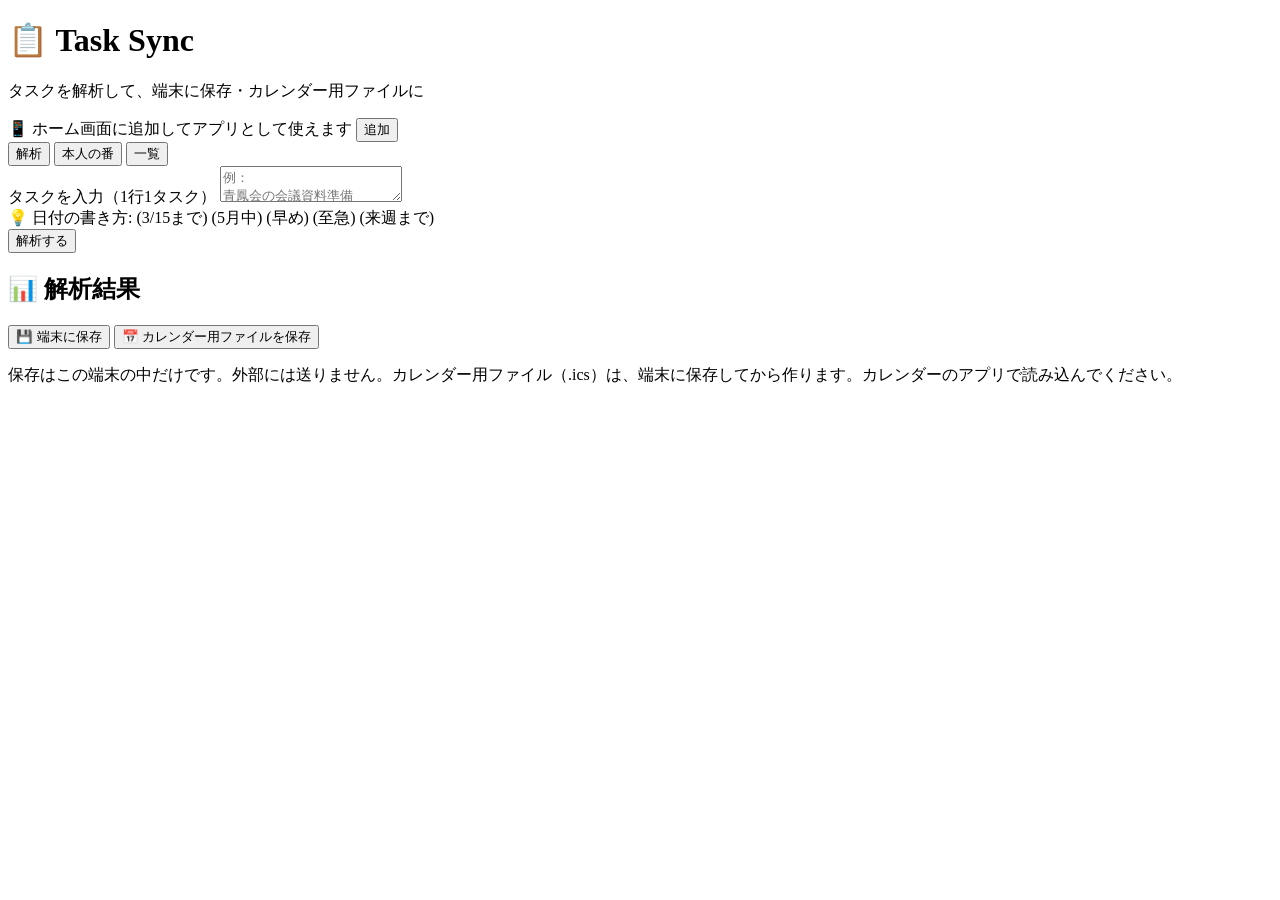
==== commit 0fe30e52: "feat(pwa): 同期ボタンを「カレンダー用ファイルを保存」に置きかえ、/api/sync-calendar は 501 にする（B30） - 解析の結果の「カレンダー用ファイルを保存」: 先に端" ====
--- a/frontend/index.html
+++ b/frontend/index.html
@@ -4,7 +4,7 @@
     <meta charset="UTF-8">
     <meta name="viewport" content="width=device-width, initial-scale=1.0">
     <meta name="theme-color" content="#4f5bd5">
-    <meta name="description" content="タスクを解析してGoogleカレンダーに同期するPWA">
+    <meta name="description" content="タスクを解析して端末に保存し、カレンダー用ファイル（.ics）を作るPWA">
     <title>Task Sync - タスク同期アプリ</title>
     
     <!-- PWA設定 -->
@@ -15,13 +15,14 @@
     <link rel="stylesheet" href="/app.css">
     <script src="/task_core.js" defer></script>
     <script src="/store.js" defer></script>
+    <script src="/ics.js" defer></script>
     <script src="/app.js" defer></script>
 </head>
 <body>
     <div class="container">
         <header class="header">
             <h1><span aria-hidden="true">📋</span> Task Sync</h1>
-            <p>タスクを解析してGoogleカレンダーに同期</p>
+            <p>タスクを解析して、端末に保存・カレンダー用ファイルに</p>
         </header>
         
         <!-- 新しい版の案内（Service Worker が新しい画面を用意できたら app.js が中身を入れる） -->
@@ -65,9 +66,9 @@
                     <ul class="task-list" id="taskList"></ul>
                     <div class="actions">
                         <button type="button" class="btn btn-secondary" id="saveBtn"><span aria-hidden="true">💾</span> 端末に保存</button>
-                        <button type="button" class="btn btn-success sync-btn" id="syncBtn"><span aria-hidden="true">📅</span> Googleカレンダーに同期</button>
+                        <button type="button" class="btn btn-success" id="icsBtn" aria-describedby="icsHint"><span aria-hidden="true">📅</span> カレンダー用ファイルを保存</button>
                     </div>
-                    <p class="hint">保存はこの端末の中だけです。外部には送りません。</p>
+                    <p class="hint" id="icsHint">保存はこの端末の中だけです。外部には送りません。カレンダー用ファイル（.ics）は、端末に保存してから作ります。カレンダーのアプリで読み込んでください。</p>
                 </div>
             </section>
             
@@ -106,6 +107,7 @@
                         <button type="button" class="btn btn-secondary" id="exportJsonBtn">JSON に書き出す（控え・端末の引っ越し）</button>
                         <button type="button" class="btn btn-secondary" id="copyMarkdownBtn">台帳の形でコピー（Markdown の表）</button>
                         <button type="button" class="btn btn-secondary" id="copyCsvBtn">台帳の形でコピー（CSV）</button>
+                        <button type="button" class="btn btn-success" id="icsAllBtn"><span aria-hidden="true">📅</span> カレンダー用ファイルを保存（期限のある未完了のタスク）</button>
                     </div>
                     <div class="field">
                         <label for="importJsonInput">書き出した JSON を読み込む</label>
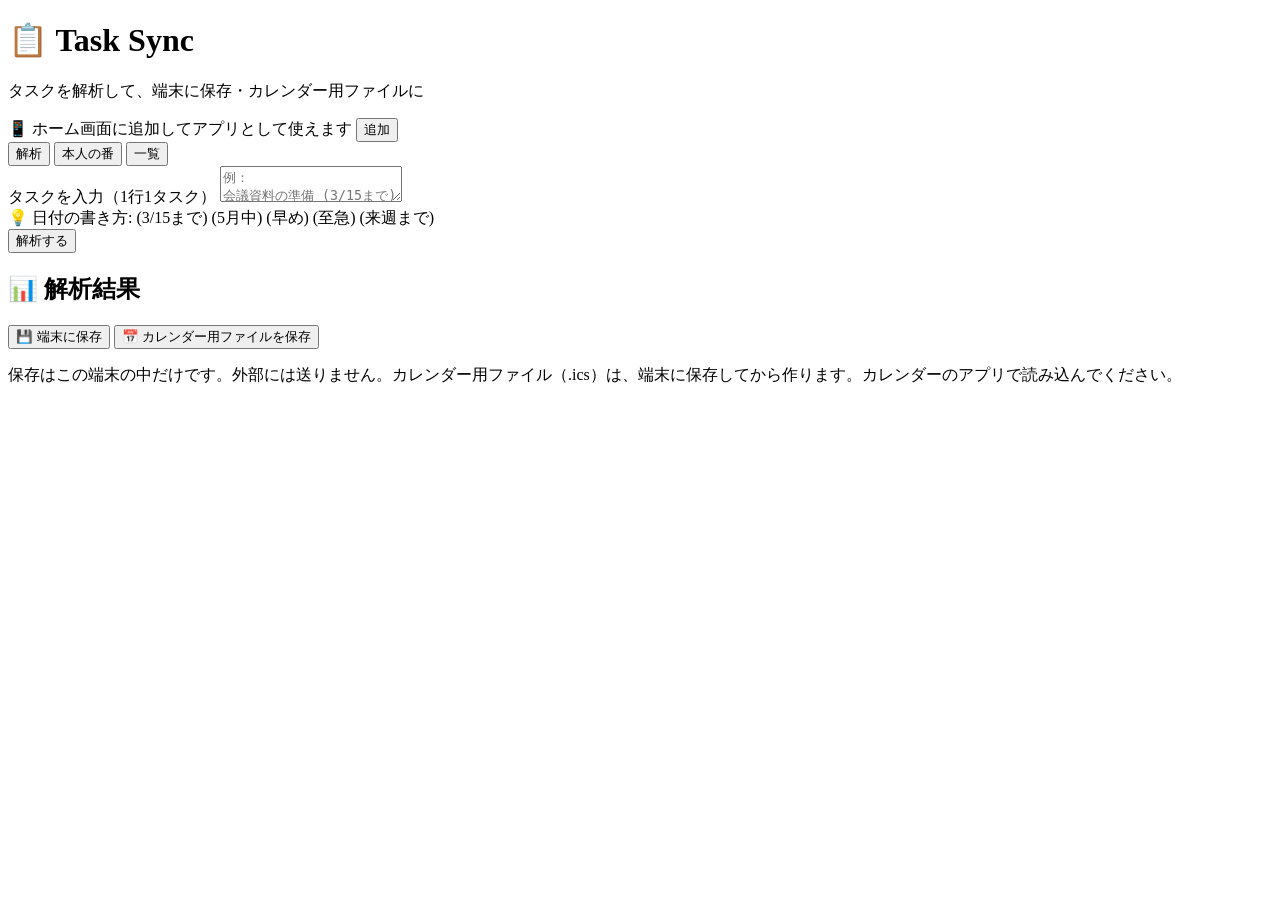
==== commit eb14a1c2: "feat(pwa): カテゴリの印を中立な名前（badge-cat-0〜6）にし、判定の理由（当たった語）を画面に出す（B27） - app.js のカテゴリ名 → クラス名の表を消し、API の c" ====
--- a/frontend/index.html
+++ b/frontend/index.html
@@ -47,7 +47,7 @@
                 <div class="card">
                     <div class="input-group">
                         <label for="taskInput">タスクを入力（1行1タスク）</label>
-                        <textarea id="taskInput" aria-describedby="taskExample" placeholder="例：&#10;青鳳会の会議資料準備 (3/15まで)&#10;お寺の掃除 (早め)&#10;詠道部の練習 (5月中)"></textarea>
+                        <textarea id="taskInput" aria-describedby="taskExample" placeholder="例：&#10;会議資料の準備 (3/15まで)&#10;部屋の掃除 (早め)&#10;英語の練習 (5月中)"></textarea>
                         <div class="example" id="taskExample">
                             <span aria-hidden="true">💡</span> 日付の書き方: (3/15まで) (5月中) (早め) (至急) (来週まで)
                         </div>
